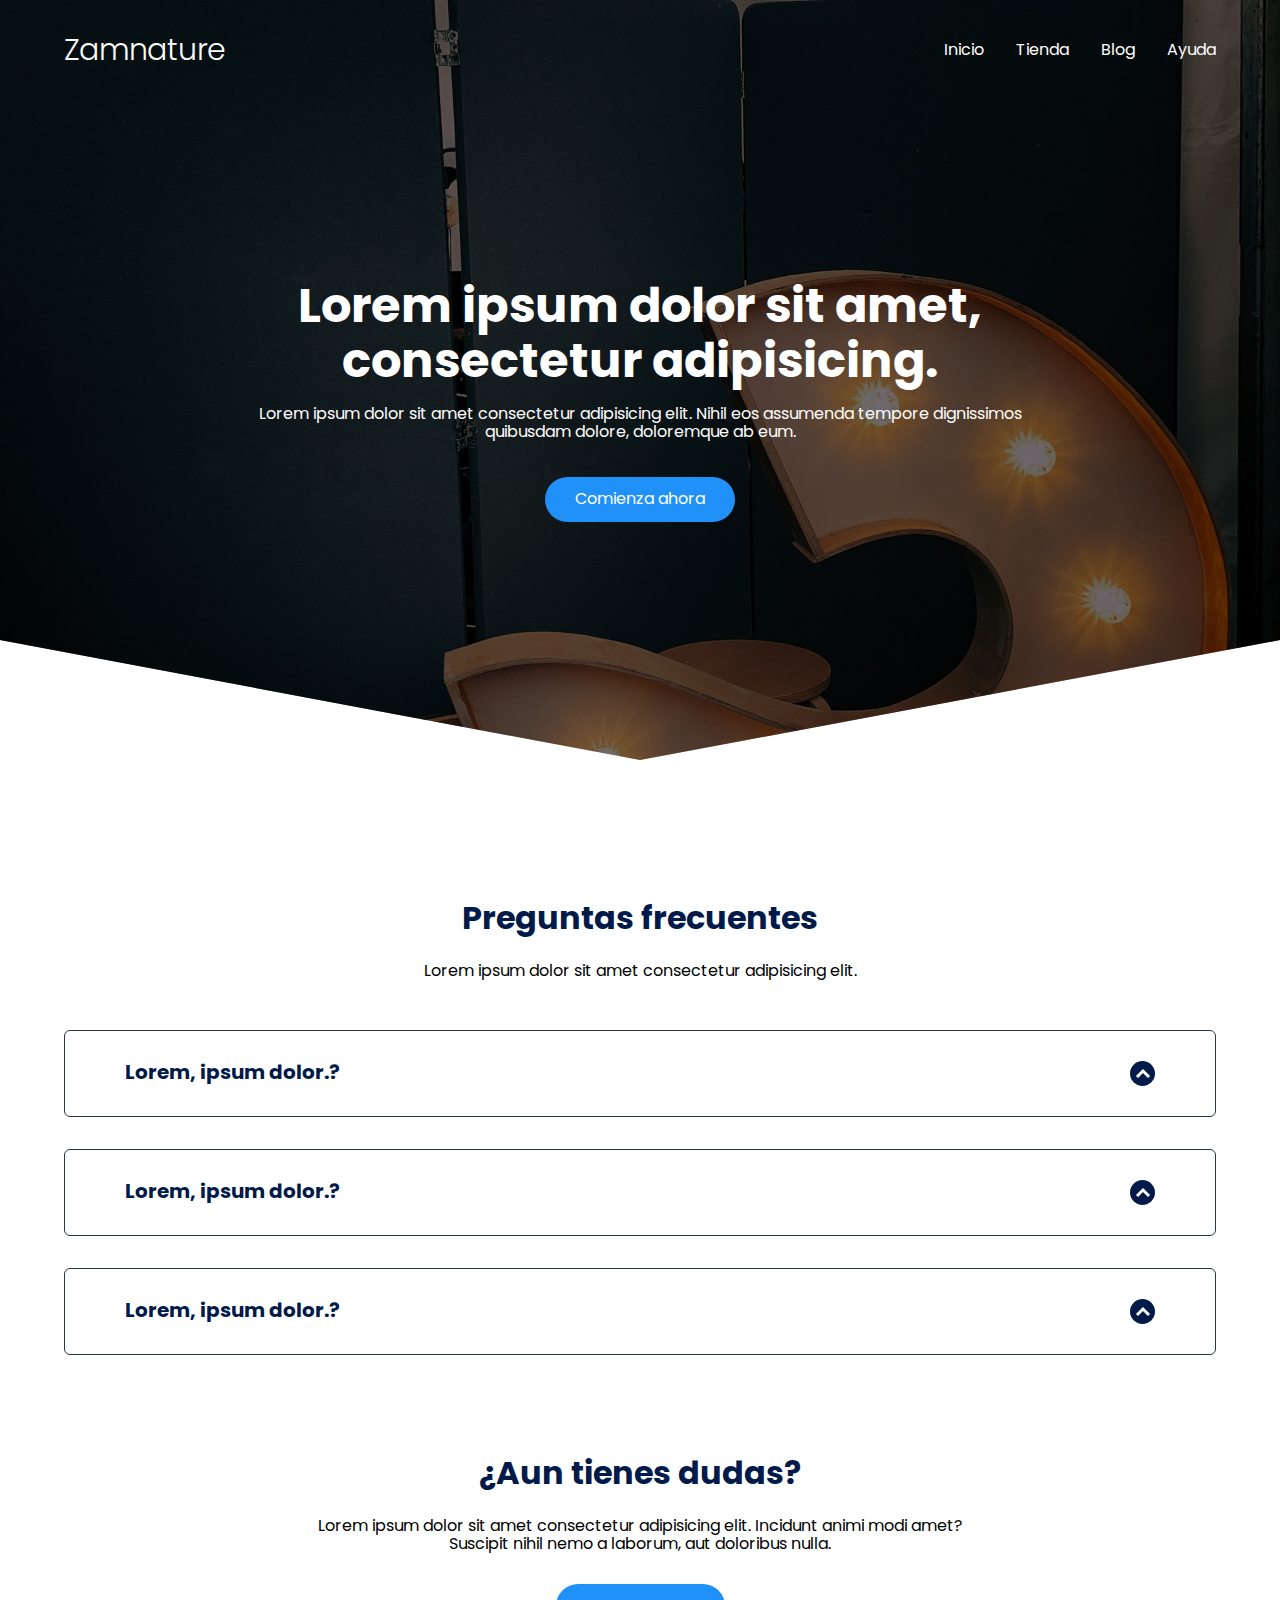
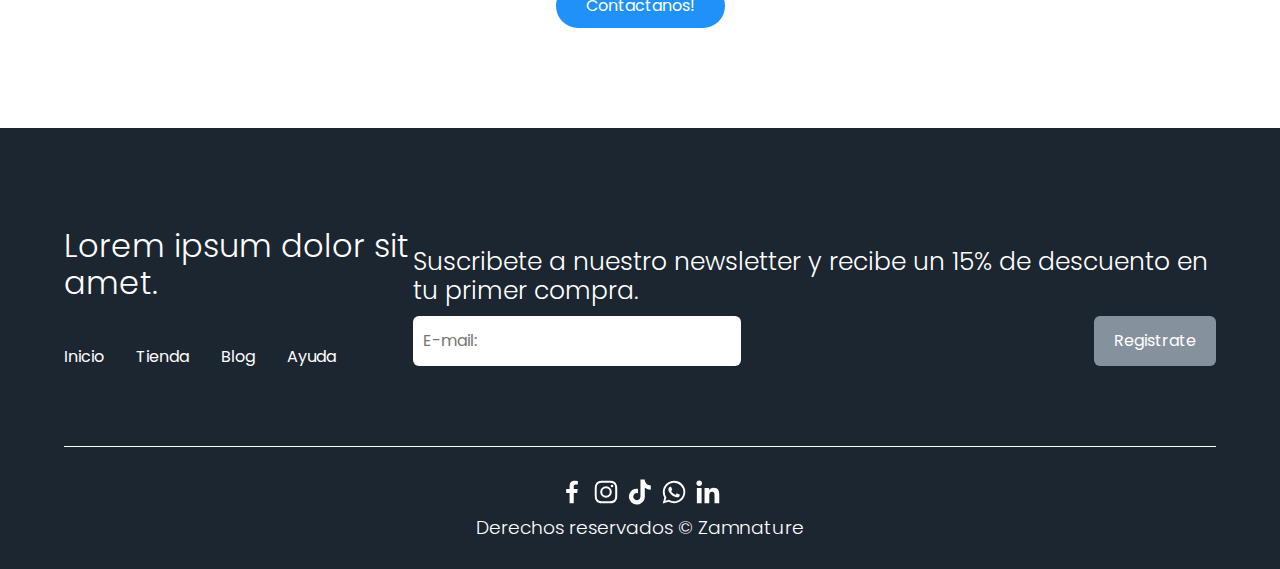
==== Ayuda.html @ 533cff3e "Se agrega un avance del proyecto final" ====
<!DOCTYPE html>
<html lang="es">
<head>
    <meta charset="UTF-8">
    <meta http-equiv="X-UA-Compatible" content="IE=edge">
    <meta name="viewport" content="width=device-width, initial-scale=1.0">
    <title>Zamnature</title>
    <link rel="shortcut icon" href="./landing-page/IMG/favicon.ico" type="image/x-icon">
    <link rel="stylesheet" href="./landing-page/CSS/normalize.css">
    <link rel="stylesheet" href="./landing-page/CSS/style.css">
</head>

<body>

    <header class="hero__ayuda">

        <nav class="nav container">
            <div class="nav__logo">
                <a href="index.html" class="nav__title">Zamnature</a>
            </div>
    
            <ul class="nav__link nav__link--menu">
                <li class="nav__items">
                    <a href="index.html" class="nav__links">Inicio</a>
                </li>
                <li class="nav__items">
                    <a href="#" class="nav__links">Tienda</a>
                </li>
                <li class="nav__items">
                    <a href="#" class="nav__links">Blog</a>
                </li>
                <li class="nav__items">
                    <a href="Ayuda.html" class="nav__links">Ayuda</a>
                </li>
    
                <img src="./landing-page/IMG/icons/close.svg" alt="" class="nav__close">
            </ul>
    
            <div class="nav__menu">
                <img src="./landing-page/IMG/icons/menu.svg" alt="" class="nav__img">
            </div>
        </nav>
    
        <section class="hero__container container">
            <h1 class="hero__title">Lorem ipsum dolor sit amet, consectetur adipisicing.</h1>
            <p class="hero__paragraph">Lorem ipsum dolor sit amet consectetur adipisicing elit. Nihil eos assumenda tempore dignissimos quibusdam dolore, doloremque ab eum.</p>
            <a href="" class="cta">Comienza ahora</a>
        </section>    
    </header>

    <main>

        <section class="questions container">
            <h2 class="subtitle">Preguntas frecuentes</h2>
            <p class="questions__paragraph">Lorem ipsum dolor sit amet consectetur adipisicing elit.</p>

            <section class="questions__container">
                <article class="questions__padding">
                    <div class="questions__answer">
                        <h3 class="questions__title">Lorem, ipsum dolor.?
                            <span class="questions__arrow">
                                <img src="./landing-page/IMG/icons/arrow.svg" alt="" class="questions__img">
                            </span>
                        </h3>

                        <p class="questions__show">Lorem ipsum dolor sit, amet consectetur adipisicing elit. Cum vel voluptate, molestias asperiores quo in! Lorem ipsum dolor sit, amet consectetur adipisicing elit. Molestiae minima, possimus alias nostrum corporis vero eligendi amet qui maiores libero?</p>
                    </div>
                </article>


                <article class="questions__padding">
                    <div class="questions__answer">
                        <h3 class="questions__title">Lorem, ipsum dolor.?
                            <span class="questions__arrow">
                                <img src="./landing-page/IMG/icons/arrow.svg" alt="" class="questions__img">
                            </span>
                        </h3>

                        <p class="questions__show">Lorem ipsum dolor sit, amet consectetur adipisicing elit. Cum vel voluptate, molestias asperiores quo in! Lorem ipsum dolor sit, amet consectetur adipisicing elit. Molestiae minima, possimus alias nostrum corporis vero eligendi amet qui maiores libero?</p>
                    </div>
                </article>

                <article class="questions__padding">
                    <div class="questions__answer">
                        <h3 class="questions__title">Lorem, ipsum dolor.?
                            <span class="questions__arrow">
                                <img src="./landing-page/IMG/icons/arrow.svg" alt="" class="questions__img">
                            </span>
                        </h3>

                        <p class="questions__show">Lorem ipsum dolor sit, amet consectetur adipisicing elit. Cum vel voluptate, molestias asperiores quo in! Lorem ipsum dolor sit, amet consectetur adipisicing elit. Molestiae minima, possimus alias nostrum corporis vero eligendi amet qui maiores libero?</p>
                    </div>
                </article>
            </section>

            <section class="questions__offer">

            </section>
            <h2 class="subtitle">¿Aun tienes dudas?</h2>
            <p class="questions__copy">
                Lorem ipsum dolor sit amet consectetur adipisicing elit. Incidunt animi modi amet? Suscipit nihil nemo a laborum, aut doloribus nulla.
            </p>
            <a href="#" class="cta">Contactanos!</a>
        </section>
    </main>

    <footer class="footer">
        <section class="footer__container container">
            <nav class="nav nav--footer">
                <h2 class="footer__title">Lorem ipsum dolor sit amet.</h2>

                <ul class="nav__link nav__link--footer">
                    <li class="nav__items">
                        <a href="index.html" class="nav__links">Inicio</a>
                    </li>
                    <li class="nav__items">
                        <a href="#" class="nav__links">Tienda</a>
                    </li>
                    <li class="nav__items">
                        <a href="#" class="nav__links">Blog</a>
                    </li>
                    <li class="nav__items">
                        <a href="Ayuda.html" class="nav__links">Ayuda</a>
                    </li>
                </ul>
            </nav>

            <form class="footer__form">
                <h2 class="footer__newsletter">Suscribete a nuestro newsletter y recibe un 15% de descuento en tu primer compra.</h2>
                <div class="footer__inputs">
                    <input type="email" placeholder="E-mail:" class="footer__input">
                    <input type="submit" value="Registrate" class="footer__submit">
                </div>
            </form>
        </section>

        <section class="footer__copy container">
            <div class="footer__social">
                <a href="#" class="footer__icons">
                    <img src="./landing-page/IMG/icons/facebook.svg" alt="" class="footer__img">
                </a>

                <a href="#" class="footer__icons">
                    <img src="./landing-page/IMG/icons/instagram.svg" alt="" class="footer__img">
                </a>

                <a href="#" class="footer__icons">
                    <img src="./landing-page/IMG/icons/tiktok.svg" alt="" class="footer__img">
                </a>

                <a href="#" class="footer__icons">
                    <img src="./landing-page/IMG/icons/whatsapp.svg" alt="" class="footer__img">
                </a>

                <a href="#" class="footer__icons">
                    <img src="./landing-page/IMG/icons/linkedin.svg" alt="" class="footer__img">
                </a>

            </div>

            <h3 class="footer__copyright">Derechos reservados &copy; Zamnature</h3>
        </section>
    </footer>


    <script src="./landing-page/JS/questions.js"></script>
    <script src="./landing-page/JS/menu.js"></script>
</body>
---- landing-page/CSS/style.css ----
@import url('https://fonts.googleapis.com/css2?family=Poppins:wght@100;200;300;400;600;700&display=swap');

:root{
    --padding-container: 100px 0;
    --color-title: #001A49;
}

body{
    font-family: 'Poppins', sans-serif;
}

.container{
    width: 90%;
    max-width: 1200px;
    margin: 0 auto;
    overflow: hidden;
    padding: var(--padding-container);
}

.hero{
   width: 100%;
   height: 100vh;
   min-height: 600px;
   max-height: 800px;
   position: relative;
   display: grid;
   grid-template-rows: 100px 1fr;
   color: #fff;
}

.hero::before{
    content: "";
    position: absolute;
    top: 0;
    left: 0;
    width: 100%;
    height: 100%;
    background-image: linear-gradient(180deg, #0000008c 0%, #0000008c 100%), url(../IMG/inicio.jpg);
    background-size: cover;
    clip-path: polygon(0 0, 100% 0, 100% 80%, 50% 95%, 0 80%);
    z-index: -1;
}

.hero__ayuda{
    width: 100%;
    height: 100vh;
    min-height: 600px;
    max-height: 800px;
    position: relative;
    display: grid;
    grid-template-rows: 100px 1fr;
    color: #fff;
 }
 
 .hero__ayuda::before{
     content: "";
     position: absolute;
     top: 0;
     left: 0;
     width: 100%;
     height: 100%;
     background-image: linear-gradient(180deg, #0000008c 0%, #0000008c 100%), url(../IMG/ayuda.jpg);
     background-size: cover;
     clip-path: polygon(0 0, 100% 0, 100% 80%, 50% 95%, 0 80%);
     z-index: -1;
 }


/* Nav */

.nav{
    --padding-container: 0;
    height: 100%;
    display: flex;
    align-items: center;
}

.nav__title{
    font-weight: 300;
    font-size: 30px;
    text-decoration: none;
    color: #fff;
}

.nav__link{
    margin-left: auto;
    padding: 0;
    display: grid;
    grid-auto-flow: column;
    grid-auto-columns: max-content;
    gap: 2em;
}

.nav__items{
    list-style: none;
}

.nav__links{
    color: #fff;
    text-decoration: none;
}

.nav__menu{
    margin-left: auto;
    cursor: pointer;
    display: none;
}

.nav__img{
    display: block;
    width: 30px;
}

.nav__close{
    display: var(--show, none);
}

/* Hero container */

.hero__container{
    max-width: 800px;
    display: grid;
    --padding-container: 0;
    grid-auto-rows: max-content;
    align-content: center;
    gap: 1em;
    padding-bottom: 100px;
    text-align: center;
}

.hero__title{
    font-size: 3rem;
}

.hero__paragraph{
    margin-bottom: 20px;
}

.cta{
    display: inline-block;
    background-color: #2091F9;
    justify-self: center;
    color: #fff;
    text-decoration: none;
    padding: 13px 30px;
    border-radius: 32px;

}

/* About */

.about{
    text-align: center;
}

.subtitle{
    color: var(--color-title);
    font-size: 2rem;
    margin-bottom: 25px;
}

.about__paragraph{
    line-height: 1.7;
}

.about__main{
    padding-top: 80px;
    display: grid;
    width: 90%;
    gap: 1em;
    overflow: hidden;
    grid-template-columns: repeat(auto-fit, minmax(260px, auto));
}

.about__icons{
    display: grid;
    gap: 1em;
    justify-items: center;
    width: 260px;
    overflow: hidden;
    margin: auto;
}

.about__icon{
    width: 40px;
}


/* Knowledge */

.knowledge{
    background-color: #AEB6BF;
    opacity: 0.8;
    background-image:  radial-gradient(#283747 0.5px, transparent 0.5px), radial-gradient(#283747 0.5px, #AEB6BF 0.5px);
    background-size: 20px 20px;
    background-position: 0 0,10px 10px;
}

.knowledge__container{
    display: grid;
    grid-template-columns: 1fr 1fr;
    gap: 1em;
    align-items: center;
}

.knowledge__picture{
    max-width: 950px;
}

.knowledge__paragraph{
    line-height: 1.7;
    margin-bottom: 15px;
}

.knowledge__img{
    width: 100%;
    display: block;
}


/* Price */

.price{
    text-align: center;
}

.price__table{
    padding-top: 60px;
    display: flex;
    flex-wrap: wrap;
    gap: 2.5em;
    justify-content: space-evenly;
    align-items: center;
}

.price__element{
    transition: all 300ms;
    position: relative;
    background-color: #e5e5f7;
    text-align: center;
    border-radius: 10px;
    width: 300px;
    padding: 40px;
    --color-plan: #696871;
    --color-price: #1D293F;
    --bg-cta: #fff;
    --color-cta: #5454d4;
    --color-item: #696871;
}

.price__element:hover{
    transform: scale(1.15);
}

.price__element--best{
    width: 300px;
    padding: 40px;
    transition: all 300ms;
    position: relative;
    background-color: #34495E;
    --color-plan: rgb(255 255 255 / 75% );
    --color-price: #fff;
    --bg-cta: #5D6D7E;
    --color-cta: #fff;
    --color-item: #fff;
}


.price__element--best:hover{
    transform: scale(1.15);
}


.price__name{
    color: var(--color-plan);
    margin-bottom: 15px;
    font-weight: 300;
}


.price__price{
    font-size: 2.5rem;
    color: var(--color-price);
}

.price__items{
   margin-top: 35px;
   display: grid;
   gap: 1em;
   font-weight: 300;
   font-size: 1.2rem;
   margin-bottom: 50px;
   color: var(--color-item);
}

.price__cta{
    display: block;
    padding: 20px 0;
    border-radius: 10px;
    text-decoration: none;
    background-color: var(--bg-cta);
    font-weight: 600;
    color: var(--color-cta);
    box-shadow: 0 0 1px rgba( 0, 0, 0, .5);
}


/* Testimony */

.testimony{
    background-color: #808B96;
}

.testimony__container{
    display: grid;
    grid-template-columns: 50px 1fr 50px;
    gap: 1em;
    align-items: center;
}

.testimony__body{
    display: grid;
    grid-template-columns: 1fr max-content;
    justify-content: space-between;
    align-items: center;
    gap: 2em;
    grid-column: 2/3;
    grid-row: 1/2;
    opacity: 0;
    pointer-events: none;
}

.testimony__body--show{
    pointer-events: unset;
    opacity: 1;
    transition: opacity 1.5s ease-in-out;
}

.testimony__img{
    width: 250px;
    height: 250px;
    border-radius: 50px;
    object-fit: cover;
    object-position: 50% 30%;
}

.testimony__texts{
    max-width: 700px;
}


.testimony__course{
    background-color: #212F3C;
    color: #fff;
    display: inline-block;
    padding: 5px;
}


.testimony__arrow{
    width: 90%;
    cursor: pointer;
}


/* Ayuda */

.questions{
    text-align: center;
}

.questions__container{
    display: grid;
    gap: 2em;
    padding-top: 50px;
    padding-bottom: 100px;
}

.questions__padding{
    padding: 0;
    transition: padding .3s;
    border: 1px solid #283747;
    border-radius: 6px;
}

.questions__padding--add{
    padding-bottom: 30px;
}

.questions__answer{
    padding: 0 30px 0;
    overflow: hidden;
}

.questions__title{
    text-align: left;
    display: flex;
    font-size: 20px;
    padding: 30px 30px;
    cursor: pointer;
    color: var(--color-title);
    justify-content: space-between;
}

.questions__arrow{
    border-radius: 50%;
    background-color: var(--color-title);
    width: 25px;
    height: 25px;
    display: flex;
    justify-content: center;
    align-items: center;
    align-self: flex-end;
    margin-left: 10px;
    transition: transform .3s;
}

.questions__arrow--rotate{
    transform: rotate(180deg);
}

.questions__show{
    text-align: left;
    height: 0;
    transition: height .3s;
}

.questions__img{
    display: block;
}

.questions__copy{
    width: 60%;
    margin: 0 auto;
    margin-bottom: 30px;
}

/* Footer */

.footer{
    background-color: #1B2631;
}

.footer__title{
    font-weight: 300;
    font-size: 2rem;
    margin-bottom: 30px
}

.footer__title{
    color: #fff;
}

.footer__newsletter{
    font-weight: 300;
    font-size: 25px;
    color: #fff;
}

.footer__container{
    display: flex;
    justify-content: space-between;
    align-items: center;
    border-bottom: 1px solid #fff;
    padding-bottom: 60px;
}

.nav--footer{
    padding-bottom: 20px;
    display: grid;
    gap: 1em;
    grid-auto-flow: row;
    height: 100%;
}

.nav__link--footer{
    display: flex;
    margin: 0;
    margin-right: 20px;
    flex-wrap: wrap;
}

.footer__inputs{
    margin-top: 10px;
    display: flex;
    overflow: hidden;
}

.footer__input{
    background-color: #fff;
    height: 50px;
    display: block;
    padding-left: 10px;
    border-radius: 6px;
    font-size: 1rem;
    outline: none;
    border: none;
    margin-right: 16px;
}

.footer__submit{
    margin-left: auto;
    display: inline-block;
    height: 50px;
    padding: 0 20px;
    background-color: #85929E;
    border: none;
    font-size: 1rem;
    color: #fff;
    border-radius: 6px;
    cursor: pointer;
}

.footer__copy{
    --padding-container: 30px 0;
    text-align: center;
    color: #fff;
}

.footer__copyright{
    font-weight: 300;
}

.footer__icons{
    display: inline-flex;
    margin-bottom: 10px;
}

.footer__img{
    width: 30px;
}


/* Media queries */

@media (max-width:800px){
    .nav__menu{
        display: block;
    }

    .nav__link--menu{
       position: fixed;
       background-color: #000;
       top: 0;
       left: 0;
       height: 100%;
       width: 100%;
       display: flex;
       flex-direction: column;
       justify-content: space-between;
       align-items: center;
       z-index: 100;
       opacity: 0;
       pointer-events: none;
       transition: .7s opacity;
    }

    .nav__link--show{
        --show: block;
        opacity: 1;
        pointer-events: unset;
    }

    .nav__close{
        position: absolute;
        top: 30px;
        right: 30px;
        width: 30px;
        cursor: pointer;
    }

    .hero__title{
        font-size: 2.5rem;
    }

    .about__main{
        gap: 2em;
    }

    .about__icon:last-of-type{
        grid-column: 1/-1;
    }

    .knowledge__container{
        grid-template-columns: 1fr;
        grid-template-rows: max-content 1fr;
        gap: 3em;
        text-align: center;
    }

    .knowledge__picture{
        grid-row: 1/2;
        justify-self: center;
    }

    .testimony__container{
        grid-template-columns: 30px 1fr 30px;
    }

    .testimony__body{
        grid-template-columns: 1fr;
        grid-template-rows: max-content max-content;
        gap: 3em;
        justify-items: center;
    }

    .testimony__img{
        width: 200px;
        height: 200px;
    }

    .questions__copy{
        width: 100%;
    }

    .footer__container{
        flex-wrap: wrap;
    }

    .nav--footer{
        width: 100%;
        justify-items: center;
    }

    .nav__link--footer{
        width: 100%;
        justify-content: space-evenly;
        margin: 0;
    }

    .footer__form{
        width: 100%;
        justify-content: space-evenly;
    }

    .footer__input{
        flex: 1;
    }


}


@media (max-width: 600px){
    .hero__title{
        font-size: 2rem;
    }

    .hero__paragraph{
        font-size: 1rem;
    }

    .subtitle{
        font-size: 1.8rem;
    }

    .price__element{
        width: 250px;
        padding: 10px;
    }

    .price__element--best{
       width: 250px;
       padding: 20px;
    }

    .price__price{
        font-size: 2rem;
    }

    .testimony{
        --padding-container: 60px 60px;
    }

    .testimony__container{
        grid-template-columns: 28px 1fr 28px;
        gap: .9em;
    }

    .testimony__arrow{
        width: 100%;
    }

    .testimony__course{
        margin-top: 15px;
    }

    .questions__title{
        font-size: 1rem;
    }

    .footer__title{
        justify-self: start;
        margin-bottom: 15px;
    }

    .nav--footer{
        padding-bottom: 60px;
    }

    .nav__link--footer{
        justify-content: space-between;
    }

    .footer__inputs{
        flex-wrap: wrap;
    }

    .footer__input{
        flex-basis: 100%;
        margin-bottom: 16px;
        margin: 0;
    }

    .footer__submit{
        margin: 0;
        width: 100%;
    } 


}
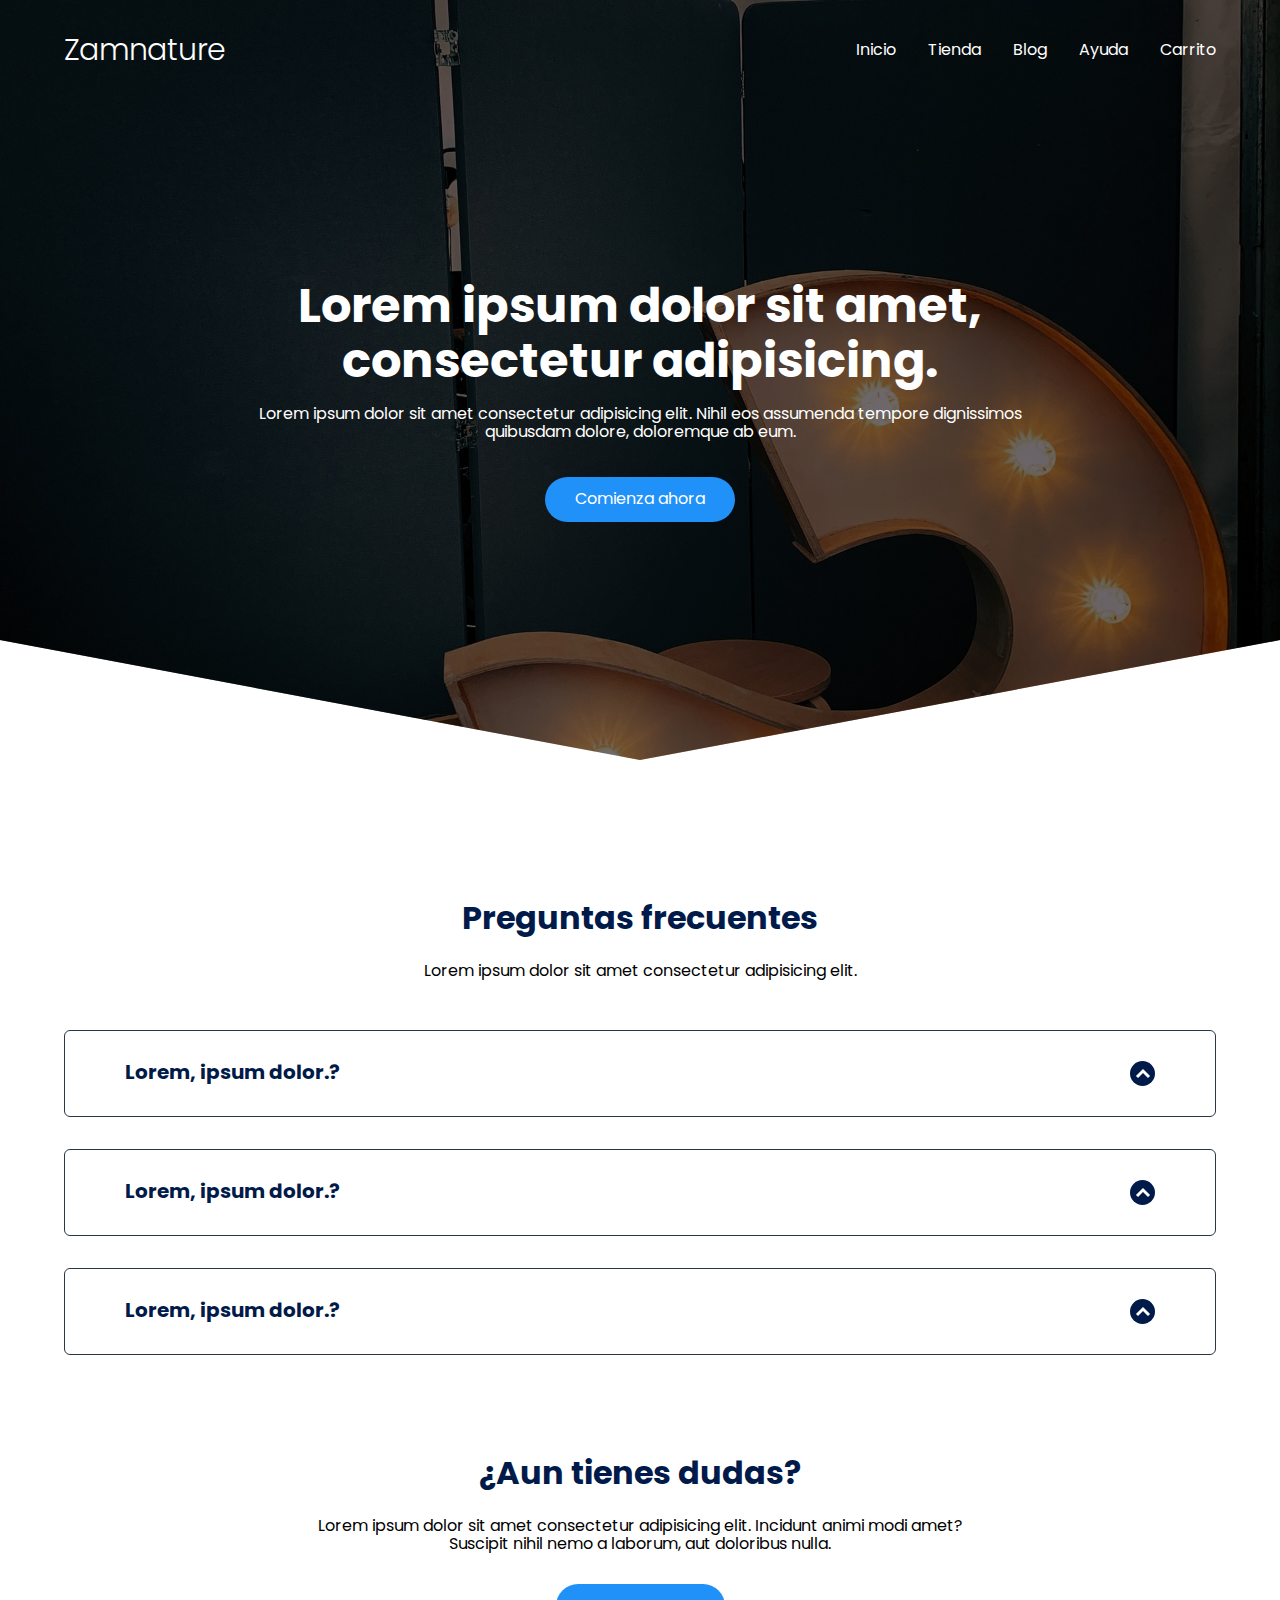
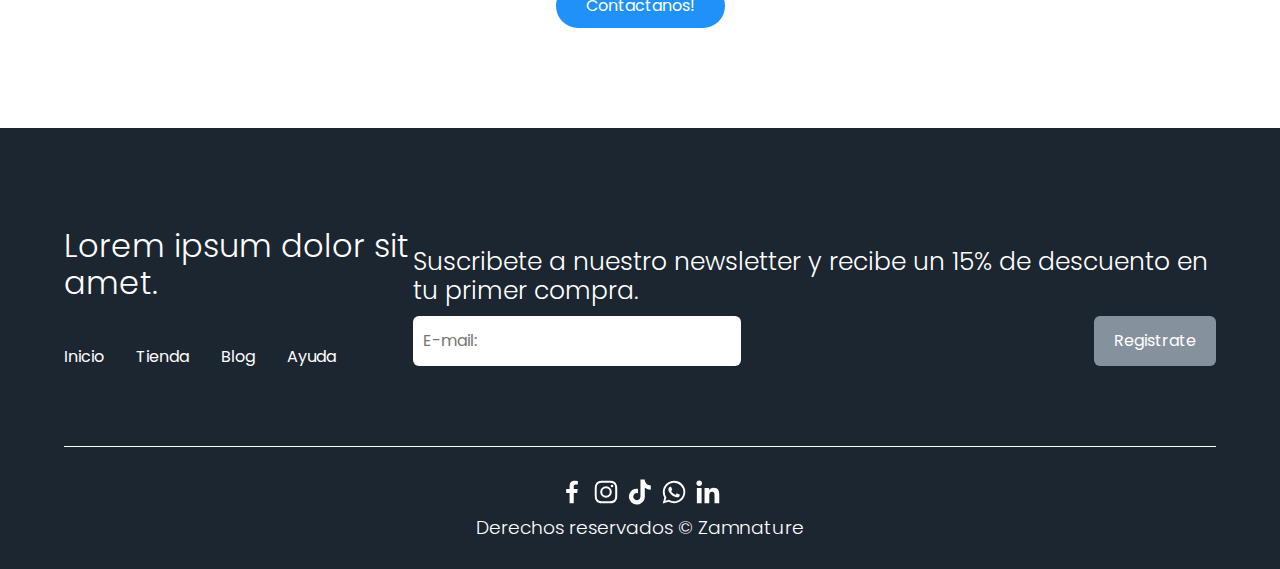
==== commit 16164add: "Modificacion de la pagina tienda" ====
--- a/Ayuda.html
+++ b/Ayuda.html
@@ -24,13 +24,16 @@
                     <a href="index.html" class="nav__links">Inicio</a>
                 </li>
                 <li class="nav__items">
-                    <a href="#" class="nav__links">Tienda</a>
+                    <a href="Tienda.html" class="nav__links">Tienda</a>
                 </li>
                 <li class="nav__items">
                     <a href="#" class="nav__links">Blog</a>
                 </li>
                 <li class="nav__items">
                     <a href="Ayuda.html" class="nav__links">Ayuda</a>
+                </li>
+                <li class="nav__items">
+                    <a href="Ayuda.html" class="nav__links">Carrito</a>
                 </li>
     
                 <img src="./landing-page/IMG/icons/close.svg" alt="" class="nav__close">
--- a/landing-page/CSS/style.css
+++ b/landing-page/CSS/style.css
@@ -60,6 +60,30 @@
      width: 100%;
      height: 100%;
      background-image: linear-gradient(180deg, #0000008c 0%, #0000008c 100%), url(../IMG/ayuda.jpg);
+     background-size: cover;
+     clip-path: polygon(0 0, 100% 0, 100% 80%, 50% 95%, 0 80%);
+     z-index: -1;
+ }
+
+ .hero__tienda{
+    width: 100%;
+    height: 100vh;
+    min-height: 600px;
+    max-height: 800px;
+    position: relative;
+    display: grid;
+    grid-template-rows: 100px 1fr;
+    color: #fff;
+ }
+ 
+ .hero__tienda::before{
+     content: "";
+     position: absolute;
+     top: 0;
+     left: 0;
+     width: 100%;
+     height: 100%;
+     background-image: linear-gradient(180deg, #0000008c 0%, #0000008c 100%), url(../IMG/tienda.jpg);
      background-size: cover;
      clip-path: polygon(0 0, 100% 0, 100% 80%, 50% 95%, 0 80%);
      z-index: -1;
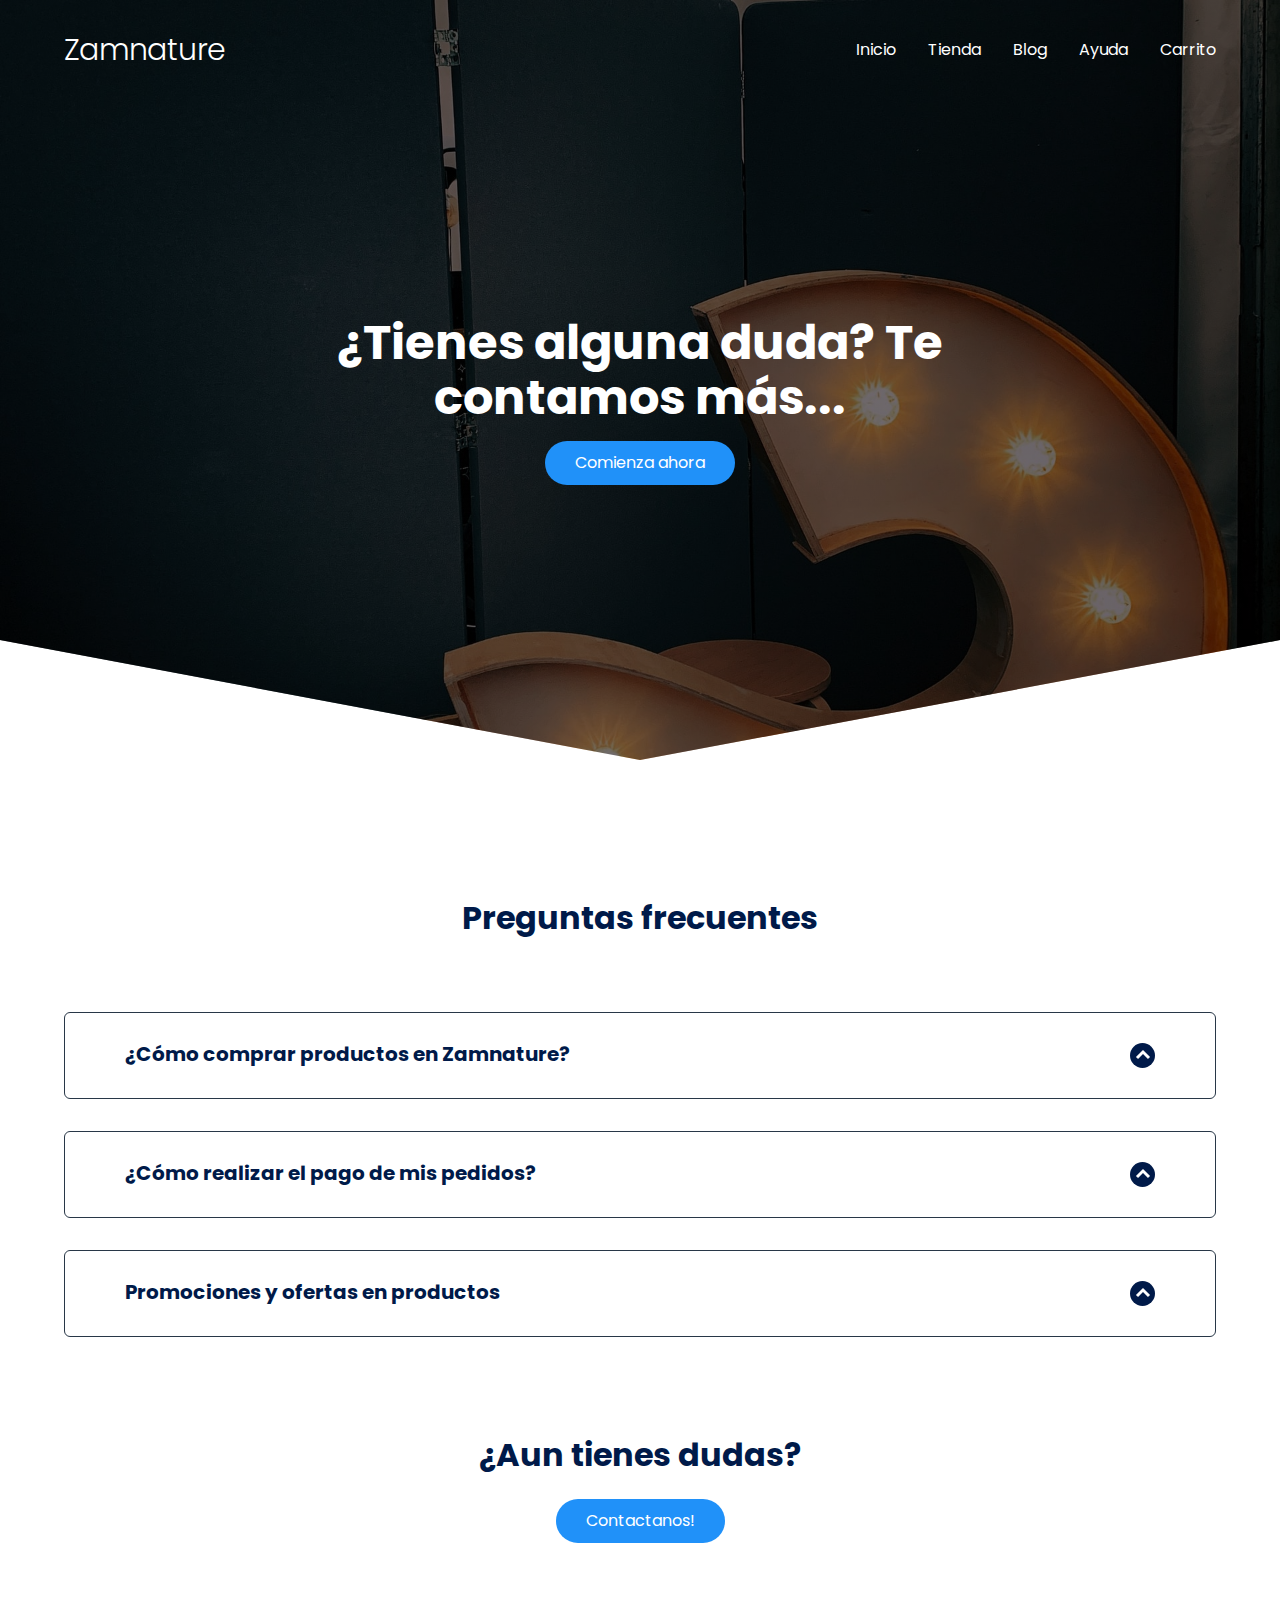
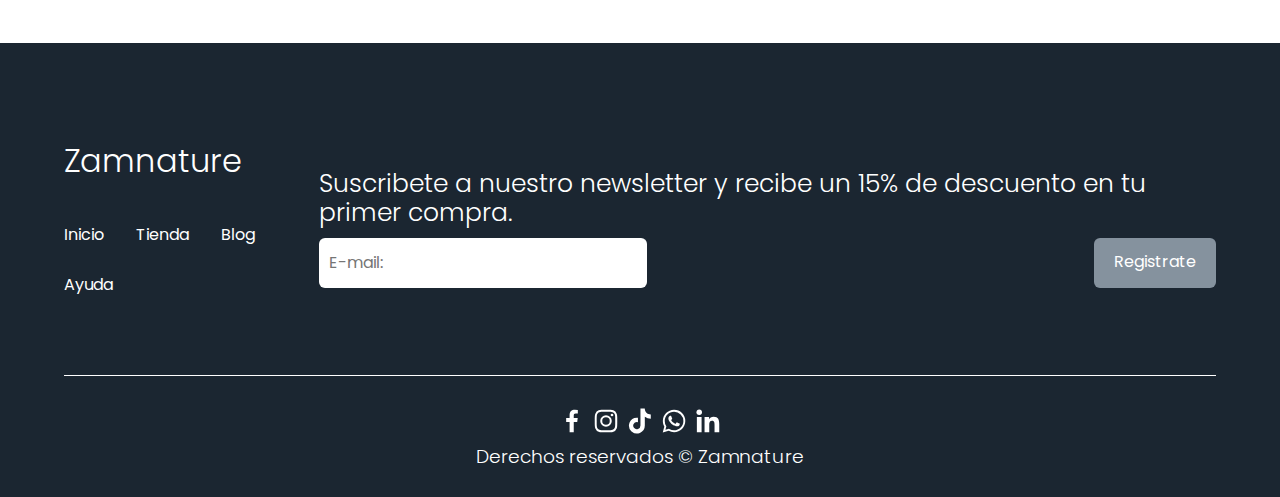
==== commit 7f5be373: "Se añadio el contenido de texto a la pagina web" ====
--- a/Ayuda.html
+++ b/Ayuda.html
@@ -27,13 +27,13 @@
                     <a href="Tienda.html" class="nav__links">Tienda</a>
                 </li>
                 <li class="nav__items">
-                    <a href="#" class="nav__links">Blog</a>
+                    <a href="Blog.html" class="nav__links">Blog</a>
                 </li>
                 <li class="nav__items">
                     <a href="Ayuda.html" class="nav__links">Ayuda</a>
                 </li>
                 <li class="nav__items">
-                    <a href="Ayuda.html" class="nav__links">Carrito</a>
+                    <a href="#" class="nav__links">Carrito</a>
                 </li>
     
                 <img src="./landing-page/IMG/icons/close.svg" alt="" class="nav__close">
@@ -45,53 +45,58 @@
         </nav>
     
         <section class="hero__container container">
-            <h1 class="hero__title">Lorem ipsum dolor sit amet, consectetur adipisicing.</h1>
-            <p class="hero__paragraph">Lorem ipsum dolor sit amet consectetur adipisicing elit. Nihil eos assumenda tempore dignissimos quibusdam dolore, doloremque ab eum.</p>
-            <a href="" class="cta">Comienza ahora</a>
+            <h1 class="hero__title">¿Tienes alguna duda? Te contamos más...</h1>
+            <!-- <p class="hero__paragraph">Lorem ipsum dolor sit amet consectetur adipisicing elit. Nihil eos assumenda tempore dignissimos quibusdam dolore, doloremque ab eum.</p> -->
+            <a href="#ayuda" class="cta">Comienza ahora</a>
         </section>    
     </header>
 
     <main>
 
         <section class="questions container">
-            <h2 class="subtitle">Preguntas frecuentes</h2>
-            <p class="questions__paragraph">Lorem ipsum dolor sit amet consectetur adipisicing elit.</p>
+            <h2 class="subtitle" id="ayuda">Preguntas frecuentes</h2>
+            <!-- <p class="questions__paragraph"></p> -->
 
             <section class="questions__container">
                 <article class="questions__padding">
                     <div class="questions__answer">
-                        <h3 class="questions__title">Lorem, ipsum dolor.?
+                        <h3 class="questions__title">¿Cómo comprar productos en Zamnature?
                             <span class="questions__arrow">
                                 <img src="./landing-page/IMG/icons/arrow.svg" alt="" class="questions__img">
                             </span>
                         </h3>
-
-                        <p class="questions__show">Lorem ipsum dolor sit, amet consectetur adipisicing elit. Cum vel voluptate, molestias asperiores quo in! Lorem ipsum dolor sit, amet consectetur adipisicing elit. Molestiae minima, possimus alias nostrum corporis vero eligendi amet qui maiores libero?</p>
+                        <p class="questions__show">
+                            1. Selecciona tus productos favoritos y agregalos al carrito
+                            2. Decide si quieres tu producto en suscripción o compra solo una vez
+                            3. Establece tu dirección de envío
+                            4. Selecciona tu método de pago
+                            5. Disfruta de tu pedido!</p>
                     </div>
                 </article>
 
 
                 <article class="questions__padding">
                     <div class="questions__answer">
-                        <h3 class="questions__title">Lorem, ipsum dolor.?
+                        <h3 class="questions__title">¿Cómo realizar el pago de mis pedidos?
                             <span class="questions__arrow">
                                 <img src="./landing-page/IMG/icons/arrow.svg" alt="" class="questions__img">
                             </span>
                         </h3>
 
-                        <p class="questions__show">Lorem ipsum dolor sit, amet consectetur adipisicing elit. Cum vel voluptate, molestias asperiores quo in! Lorem ipsum dolor sit, amet consectetur adipisicing elit. Molestiae minima, possimus alias nostrum corporis vero eligendi amet qui maiores libero?</p>
+                        <p class="questions__show">Actualmente puedes comprar tus productos con tu cuenta de PayPal, tarjeta de crédito o débito Visa, Mastercard y American Express.</p>
                     </div>
                 </article>
 
                 <article class="questions__padding">
                     <div class="questions__answer">
-                        <h3 class="questions__title">Lorem, ipsum dolor.?
+                        <h3 class="questions__title">Promociones y ofertas en productos
                             <span class="questions__arrow">
                                 <img src="./landing-page/IMG/icons/arrow.svg" alt="" class="questions__img">
                             </span>
                         </h3>
 
-                        <p class="questions__show">Lorem ipsum dolor sit, amet consectetur adipisicing elit. Cum vel voluptate, molestias asperiores quo in! Lorem ipsum dolor sit, amet consectetur adipisicing elit. Molestiae minima, possimus alias nostrum corporis vero eligendi amet qui maiores libero?</p>
+                        <p class="questions__show">A lo largo del año contamos con diferentes promociones.
+                            Te recomendamos suscribirte a nuestro newsletter para conocer todo sobre nosotros, promociones y descuentos. Siguenos en nuestras redes sociales para no perderte ninguna oferta.</p>
                     </div>
                 </article>
             </section>
@@ -100,9 +105,6 @@
 
             </section>
             <h2 class="subtitle">¿Aun tienes dudas?</h2>
-            <p class="questions__copy">
-                Lorem ipsum dolor sit amet consectetur adipisicing elit. Incidunt animi modi amet? Suscipit nihil nemo a laborum, aut doloribus nulla.
-            </p>
             <a href="#" class="cta">Contactanos!</a>
         </section>
     </main>
@@ -110,7 +112,7 @@
     <footer class="footer">
         <section class="footer__container container">
             <nav class="nav nav--footer">
-                <h2 class="footer__title">Lorem ipsum dolor sit amet.</h2>
+                <h2 class="footer__title">Zamnature</h2>
 
                 <ul class="nav__link nav__link--footer">
                     <li class="nav__items">
--- a/landing-page/CSS/style.css
+++ b/landing-page/CSS/style.css
@@ -83,12 +83,35 @@
      left: 0;
      width: 100%;
      height: 100%;
-     background-image: linear-gradient(180deg, #0000008c 0%, #0000008c 100%), url(../IMG/tienda.jpg);
+     background-image: linear-gradient(180deg, #0000008c 0%, #0000008c 100%), url(../IMG/tienda/tienda.jpg);
      background-size: cover;
      clip-path: polygon(0 0, 100% 0, 100% 80%, 50% 95%, 0 80%);
      z-index: -1;
- }
-
+    }
+
+    .hero__blog{
+        width: 100%;
+        height: 100vh;
+        min-height: 600px;
+        max-height: 800px;
+        position: relative;
+        display: grid;
+        grid-template-rows: 100px 1fr;
+        color: #fff;
+     }
+     
+     .hero__blog::before{
+         content: "";
+         position: absolute;
+         top: 0;
+         left: 0;
+         width: 100%;
+         height: 100%;
+         background-image: linear-gradient(180deg, #0000008c 0%, #0000008c 100%), url(../IMG/blog/blog.jpg);
+         background-size: cover;
+         clip-path: polygon(0 0, 100% 0, 100% 80%, 50% 95%, 0 80%);
+         z-index: -1;
+        }
 
 /* Nav */
 
@@ -154,10 +177,12 @@
 
 .hero__title{
     font-size: 3rem;
+    color: #fff;
 }
 
 .hero__paragraph{
     margin-bottom: 20px;
+    color: #fff;
 }
 
 .cta{
@@ -458,6 +483,95 @@
     margin: 0 auto;
     margin-bottom: 30px;
 }
+
+
+
+/* Tienda */
+
+.products{
+    text-align: center;
+}
+
+.products__container{
+    padding-top: 60px;
+    display: flex;
+    flex-wrap: wrap;
+    gap: 2.5em;
+    justify-content: space-evenly;
+    align-items: center;
+}
+
+.products__padding{
+    padding: 3rem;
+    transition: padding .3s;
+    border: 1px solid #283747;
+    border-radius: 6px;
+}
+
+.products__title{
+    text-align: center;
+    font-size: 20px;
+    padding: 3px 3px;
+    cursor: pointer;
+    color: var(--color-title);
+    justify-content: space-between;
+}
+
+.products__price{
+    text-align: center;
+    font-size: 20px;
+    padding: 3px 3px;
+    color: var(--color-title);
+}
+
+.products__paragraph{
+    padding: 1rem;
+}
+
+.products__img{
+    max-width: 400px;
+}
+
+
+/* Blog */
+
+.blog{
+    text-align: center;
+}
+
+.blog__table{
+    display: grid;
+    grid-template-columns: repeat(3, 1fr);
+    padding: 40px;
+    gap: 50px;
+}
+
+.blog__element{
+    width: 300px;
+    padding: 20px;
+    transition: all 300ms;
+    border-radius: 10px;
+    min-height: 200px;
+    position: relative;
+    overflow: hidden;
+    background-size: cover;
+}
+
+.blog__element:hover{
+    transform: scale(1.15);
+}
+
+.blog__element--link{
+    text-decoration: none;
+}
+
+.blog__img{
+    width: 300px;
+    border-radius: 50px;
+}
+
+
+
 
 /* Footer */
 
